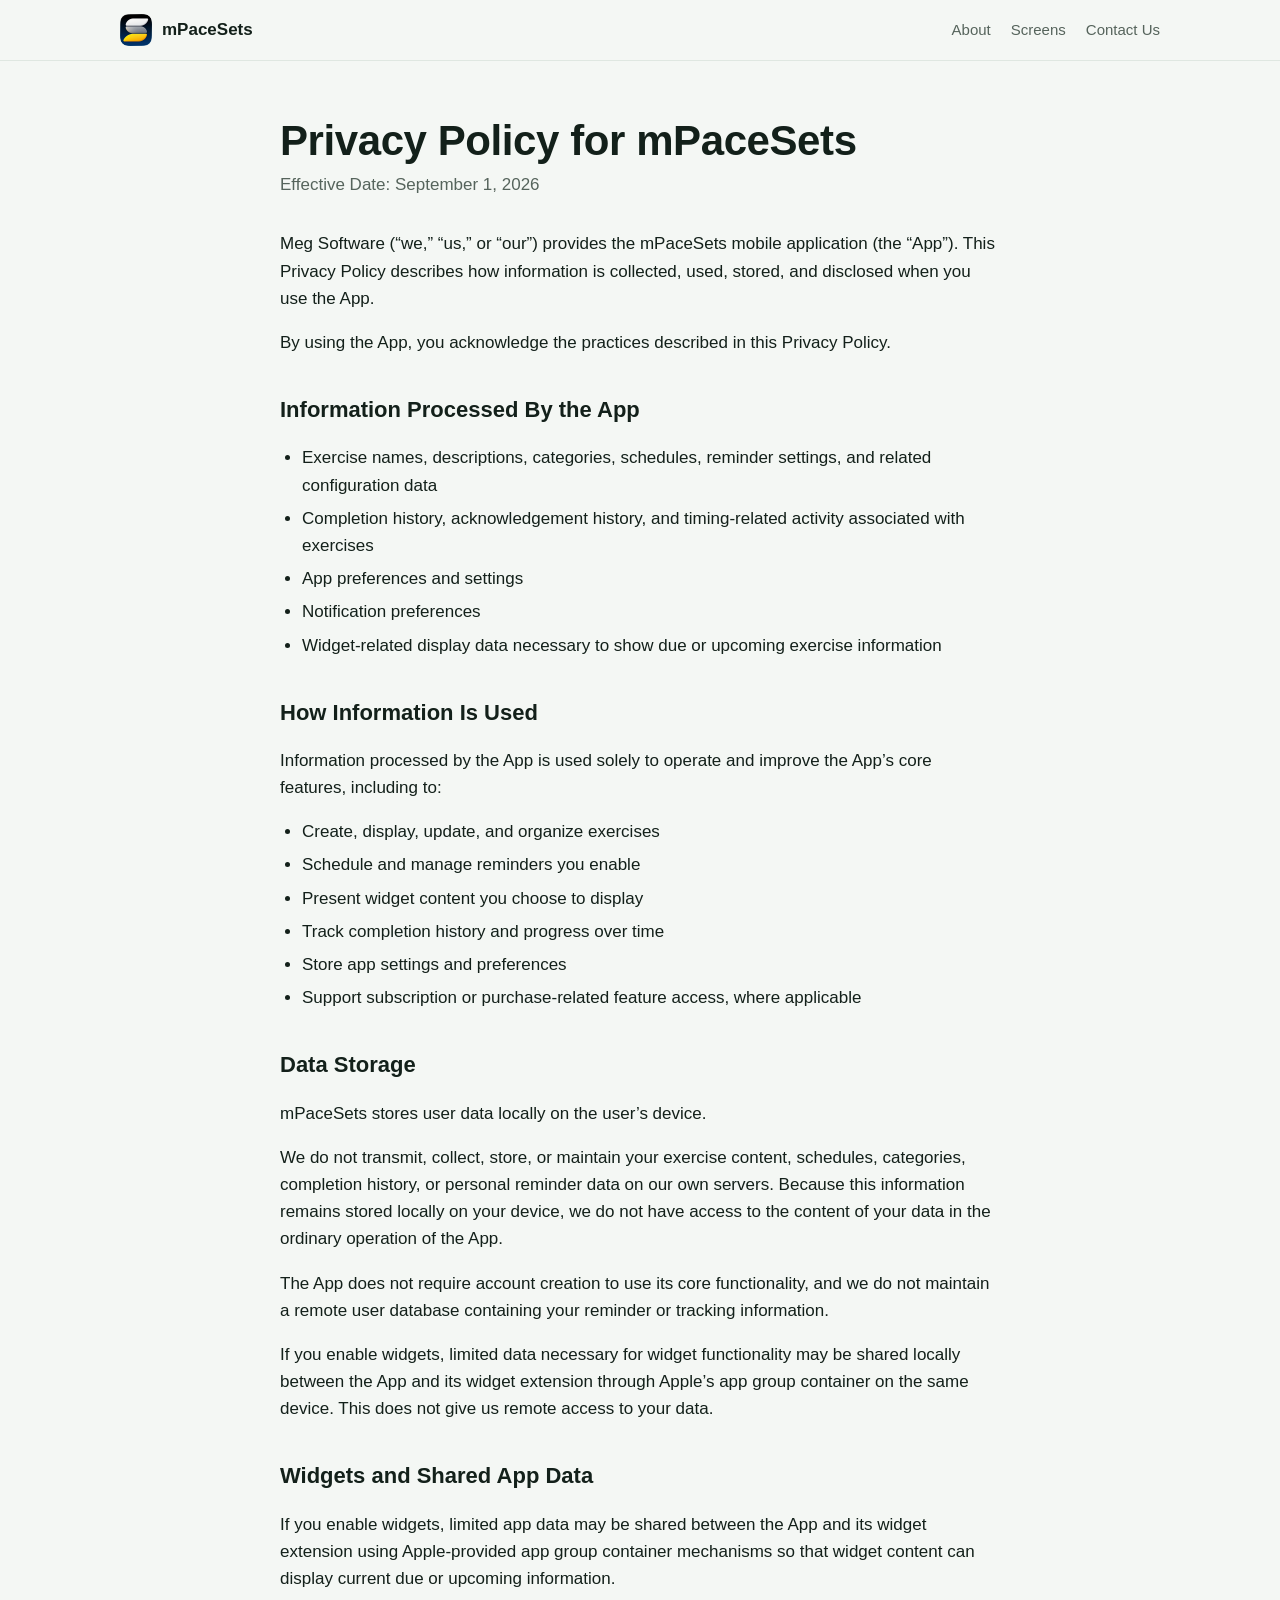
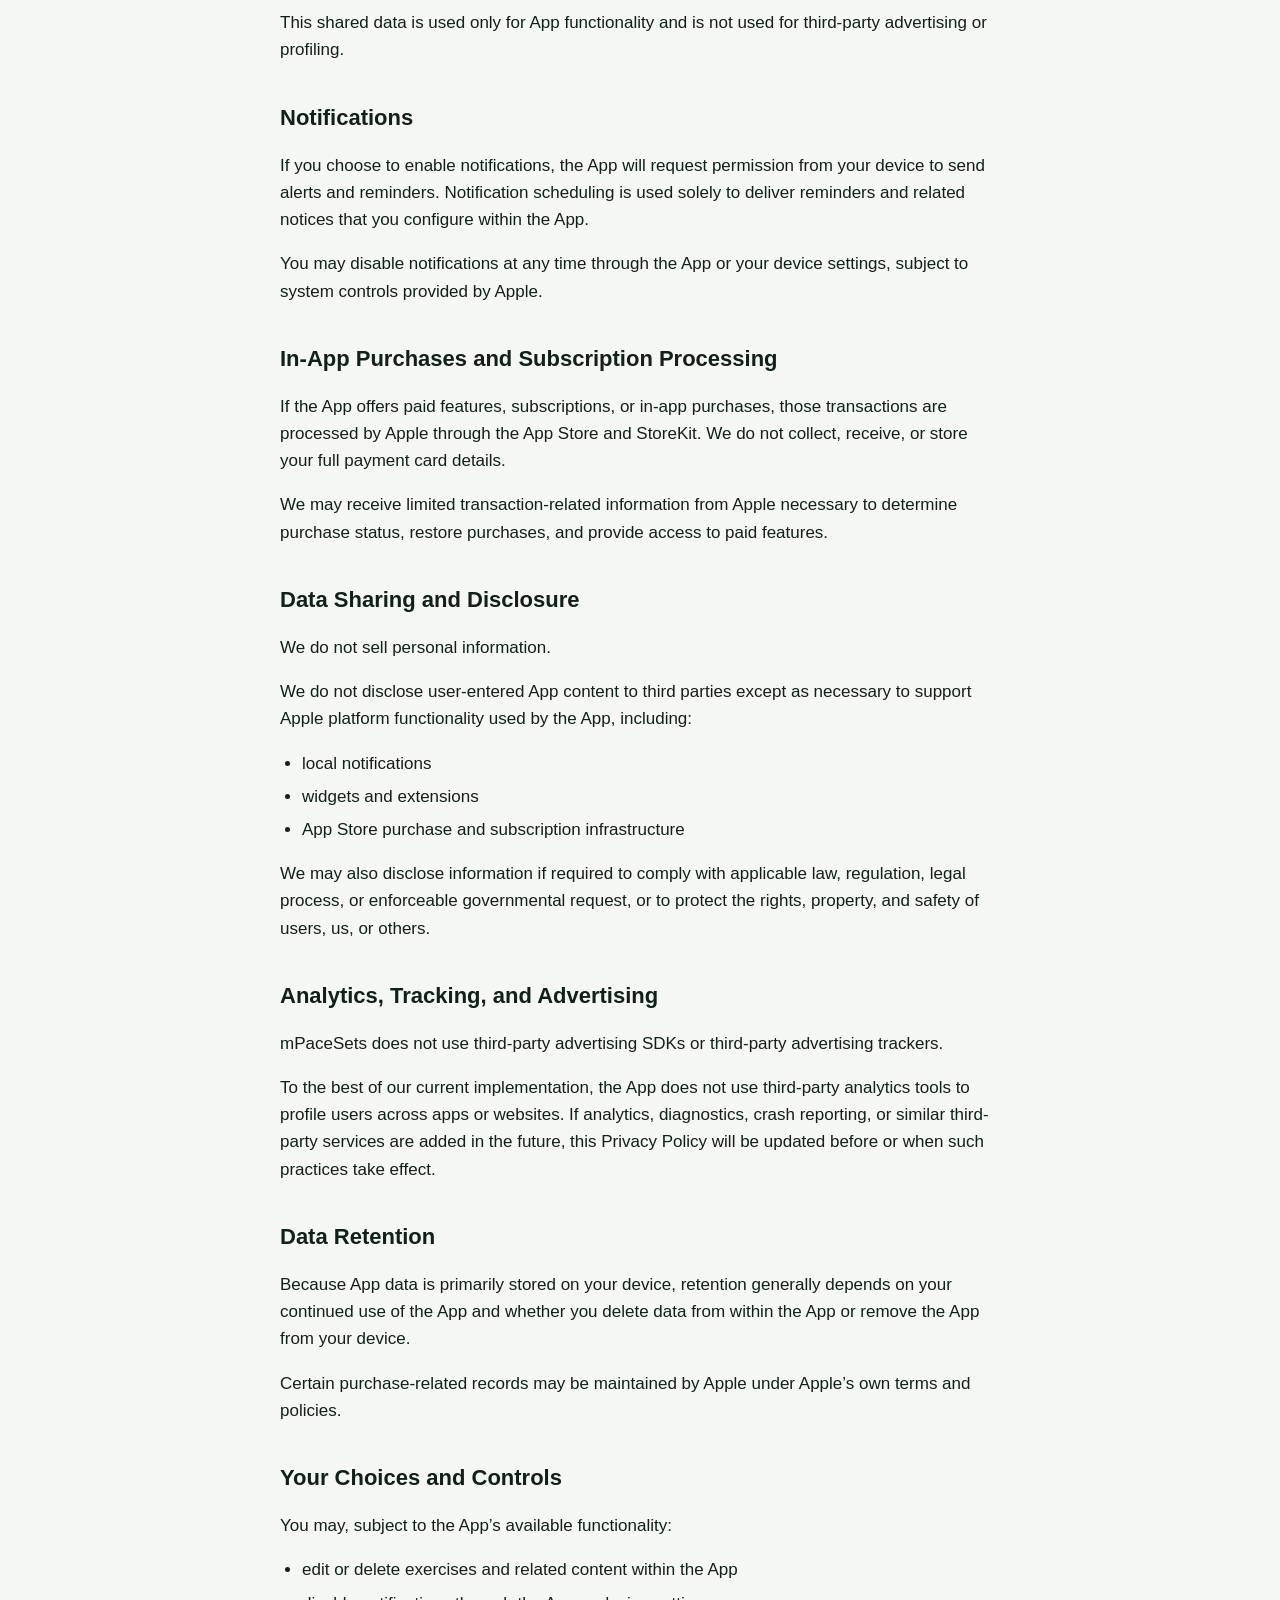
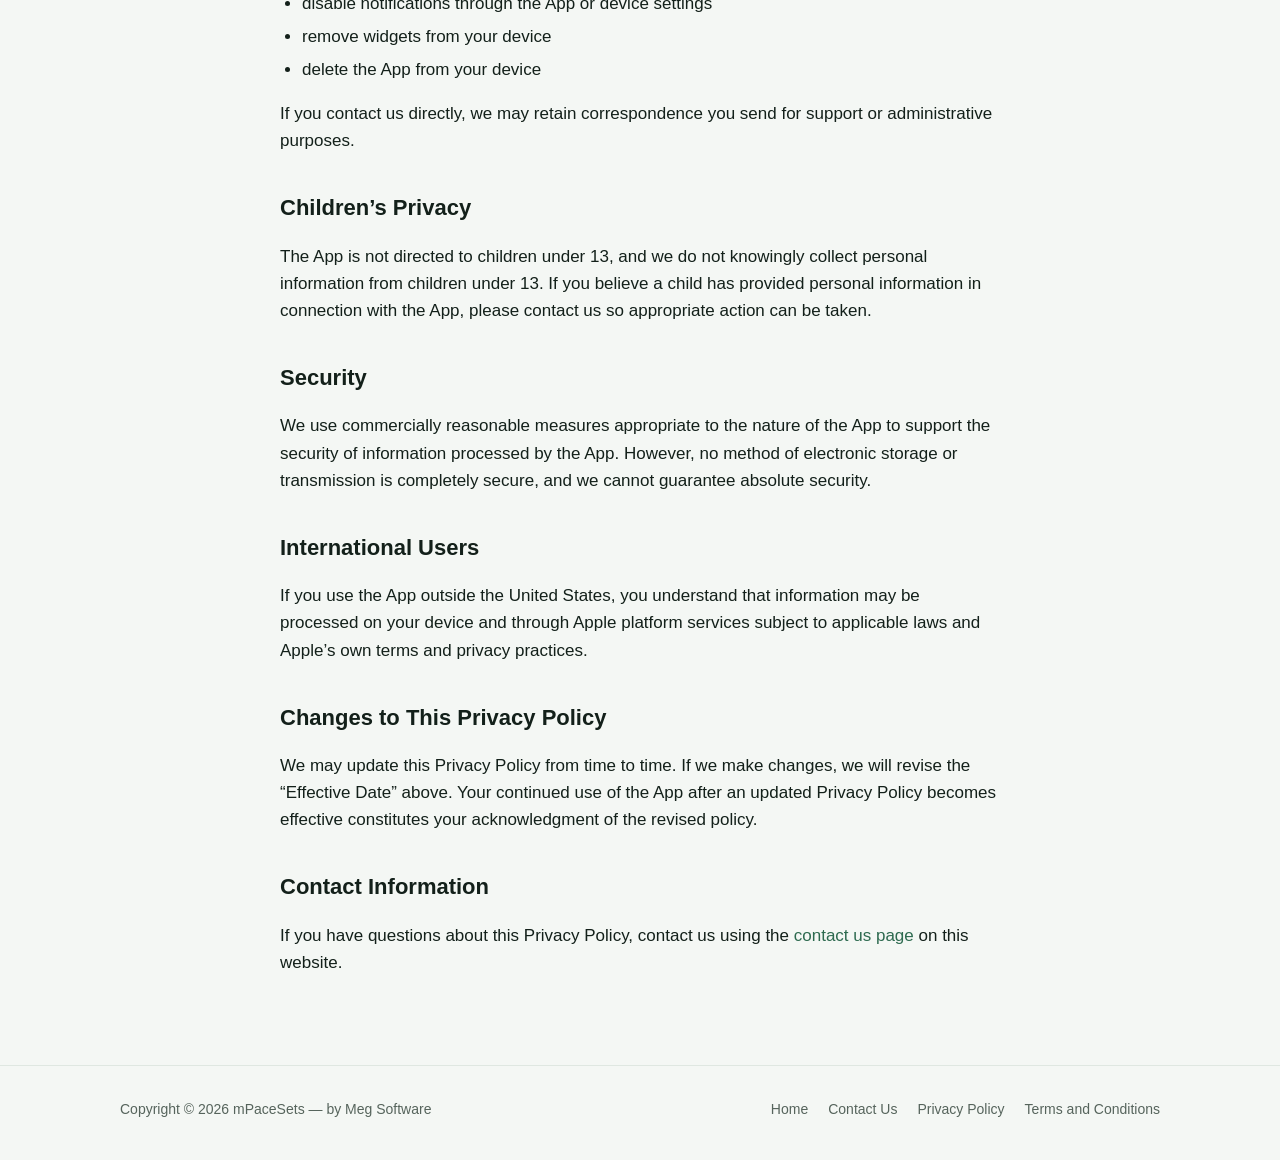
==== privacy-policy/index.html @ bb3fa71e "Updates" ====
<!doctype html>
<html lang="en">
<head>
  <meta charset="utf-8">
  <meta name="viewport" content="width=device-width, initial-scale=1">
  <title>Privacy Policy — mPaceSets</title>
  <meta name="description" content="Privacy Policy for mPaceSets.">
  <link rel="icon" type="image/png" href="../images/icon.png">
  <link rel="stylesheet" href="../styles.css">
</head>
<body>
  <header class="site-header">
    <div class="wrap">
      <a class="brand" href="../"><img src="../images/icon.png" alt="">mPaceSets</a>
      <nav class="nav" aria-label="Main">
        <a class="hide-small" href="../#about">About</a>
        <a class="hide-small" href="../#screens">Screens</a>
        <a href="../contact-us/">Contact Us</a>
      </nav>
    </div>
  </header>

  <main class="doc">
    <h1>Privacy Policy for mPaceSets</h1>
    <p class="updated">Effective Date: September 1, 2026</p>
    <p>Meg Software (“we,” “us,” or “our”) provides the mPaceSets mobile application (the “App”). This Privacy Policy describes how information is collected, used, stored, and disclosed when you use the App.</p>
    <p>By using the App, you acknowledge the practices described in this Privacy Policy.</p>
    <h2>Information Processed By the App</h2>
    <ul>
    <li>Exercise names, descriptions, categories, schedules, reminder settings, and related configuration data</li>
    <li>Completion history, acknowledgement history, and timing-related activity associated with exercises</li>
    <li>App preferences and settings</li>
    <li>Notification preferences</li>
    <li>Widget-related display data necessary to show due or upcoming exercise information</li>
    </ul>
    <h2>How Information Is Used</h2>
    <p>Information processed by the App is used solely to operate and improve the App’s core features, including to:</p>
    <ul>
    <li>Create, display, update, and organize exercises</li>
    <li>Schedule and manage reminders you enable</li>
    <li>Present widget content you choose to display</li>
    <li>Track completion history and progress over time</li>
    <li>Store app settings and preferences</li>
    <li>Support subscription or purchase-related feature access, where applicable</li>
    </ul>
    <h2>Data Storage</h2>
    <p>mPaceSets stores user data locally on the user’s device.</p>
    <p>We do not transmit, collect, store, or maintain your exercise content, schedules, categories, completion history, or personal reminder data on our own servers. Because this information remains stored locally on your device, we do not have access to the content of your data in the ordinary operation of the App.</p>
    <p>The App does not require account creation to use its core functionality, and we do not maintain a remote user database containing your reminder or tracking information.</p>
    <p>If you enable widgets, limited data necessary for widget functionality may be shared locally between the App and its widget extension through Apple’s app group container on the same device. This does not give us remote access to your data.</p>
    <h2>Widgets and Shared App Data</h2>
    <p>If you enable widgets, limited app data may be shared between the App and its widget extension using Apple-provided app group container mechanisms so that widget content can display current due or upcoming information.</p>
    <p>This shared data is used only for App functionality and is not used for third-party advertising or profiling.</p>
    <h2>Notifications</h2>
    <p>If you choose to enable notifications, the App will request permission from your device to send alerts and reminders. Notification scheduling is used solely to deliver reminders and related notices that you configure within the App.</p>
    <p>You may disable notifications at any time through the App or your device settings, subject to system controls provided by Apple.</p>
    <h2>In-App Purchases and Subscription Processing</h2>
    <p>If the App offers paid features, subscriptions, or in-app purchases, those transactions are processed by Apple through the App Store and StoreKit. We do not collect, receive, or store your full payment card details.</p>
    <p>We may receive limited transaction-related information from Apple necessary to determine purchase status, restore purchases, and provide access to paid features.</p>
    <h2>Data Sharing and Disclosure</h2>
    <p>We do not sell personal information.</p>
    <p>We do not disclose user-entered App content to third parties except as necessary to support Apple platform functionality used by the App, including:</p>
    <ul>
    <li>local notifications</li>
    <li>widgets and extensions</li>
    <li>App Store purchase and subscription infrastructure</li>
    </ul>
    <p>We may also disclose information if required to comply with applicable law, regulation, legal process, or enforceable governmental request, or to protect the rights, property, and safety of users, us, or others.</p>
    <h2>Analytics, Tracking, and Advertising</h2>
    <p>mPaceSets does not use third-party advertising SDKs or third-party advertising trackers.</p>
    <p>To the best of our current implementation, the App does not use third-party analytics tools to profile users across apps or websites. If analytics, diagnostics, crash reporting, or similar third-party services are added in the future, this Privacy Policy will be updated before or when such practices take effect.</p>
    <h2>Data Retention</h2>
    <p>Because App data is primarily stored on your device, retention generally depends on your continued use of the App and whether you delete data from within the App or remove the App from your device.</p>
    <p>Certain purchase-related records may be maintained by Apple under Apple’s own terms and policies.</p>
    <h2>Your Choices and Controls</h2>
    <p>You may, subject to the App’s available functionality:</p>
    <ul>
    <li>edit or delete exercises and related content within the App</li>
    <li>disable notifications through the App or device settings</li>
    <li>remove widgets from your device</li>
    <li>delete the App from your device</li>
    </ul>
    <p>If you contact us directly, we may retain correspondence you send for support or administrative purposes.</p>
    <h2>Children’s Privacy</h2>
    <p>The App is not directed to children under 13, and we do not knowingly collect personal information from children under 13. If you believe a child has provided personal information in connection with the App, please contact us so appropriate action can be taken.</p>
    <h2>Security</h2>
    <p>We use commercially reasonable measures appropriate to the nature of the App to support the security of information processed by the App. However, no method of electronic storage or transmission is completely secure, and we cannot guarantee absolute security.</p>
    <h2>International Users</h2>
    <p>If you use the App outside the United States, you understand that information may be processed on your device and through Apple platform services subject to applicable laws and Apple’s own terms and privacy practices.</p>
    <h2>Changes to This Privacy Policy</h2>
    <p>We may update this Privacy Policy from time to time. If we make changes, we will revise the “Effective Date” above. Your continued use of the App after an updated Privacy Policy becomes effective constitutes your acknowledgment of the revised policy.</p>
    <h2>Contact Information</h2>
    <p>If you have questions about this Privacy Policy, contact us using the <a href="../contact-us/">contact us page</a> on this website.</p>
  </main>

  <footer class="site-footer">
    <div class="wrap">
      <span>Copyright © 2026 mPaceSets — by Meg Software</span>
      <nav aria-label="Footer">
        <a href="../">Home</a>
        <a href="../contact-us/">Contact Us</a>
        <a href="../privacy-policy/" aria-current="page">Privacy Policy</a>
        <a href="../terms-and-conditions/">Terms and Conditions</a>
      </nav>
    </div>
  </footer>
</body>
</html>
---- styles.css ----
/* mPaceSets website — one stylesheet for every page. Light and dark follow the visitor's system. */

:root {
  --bg: #f4f7f4;
  --surface: #ffffff;
  --text: #13201a;
  --muted: #56645c;
  --border: #dfe7e1;
  --accent: #2d6a4f;
  --accent-strong: #1f4f3a;
  --accent-soft: #e4f0e8;
  --highlight: #f2c23a;
  --shadow: 0 1px 2px rgba(19, 32, 26, 0.06), 0 8px 24px rgba(19, 32, 26, 0.06);
  --radius: 16px;
  --max: 1080px;
}

@media (prefers-color-scheme: dark) {
  :root {
    --bg: #0d1411;
    --surface: #15201b;
    --text: #edf3ef;
    --muted: #a3b2a9;
    --border: #26352d;
    --accent: #6cc79a;
    --accent-strong: #93d9b5;
    --accent-soft: #1a2c23;
    --shadow: 0 1px 2px rgba(0, 0, 0, 0.4), 0 8px 24px rgba(0, 0, 0, 0.3);
  }
}

* { box-sizing: border-box; }

html { -webkit-text-size-adjust: 100%; scroll-behavior: smooth; }

body {
  margin: 0;
  background: var(--bg);
  color: var(--text);
  font: 17px/1.6 -apple-system, BlinkMacSystemFont, "SF Pro Text", "Helvetica Neue", Helvetica, Arial, sans-serif;
}

a { color: var(--accent); text-decoration: none; }
a:hover { text-decoration: underline; }

img { max-width: 100%; height: auto; }

.wrap { max-width: var(--max); margin: 0 auto; padding: 0 20px; }

/* Header */
.site-header {
  position: sticky;
  top: 0;
  z-index: 10;
  background: var(--bg);
  border-bottom: 1px solid var(--border);
}
.site-header .wrap {
  display: flex;
  align-items: center;
  justify-content: space-between;
  gap: 16px;
  height: 60px;
}
.brand {
  display: flex;
  align-items: center;
  gap: 10px;
  font-weight: 700;
  color: var(--text);
}
.brand:hover { text-decoration: none; }
.brand img { width: 32px; height: 32px; border-radius: 8px; }
.nav { display: flex; gap: 20px; font-size: 15px; }
.nav a { color: var(--muted); }
.nav a:hover, .nav a[aria-current="page"] { color: var(--text); text-decoration: none; }

/* Buttons */
.button {
  display: inline-block;
  padding: 12px 22px;
  border-radius: 999px;
  background: var(--accent);
  color: #fff;
  font-weight: 600;
}
@media (prefers-color-scheme: dark) { .button { color: #0d1411; } }
.button:hover { background: var(--accent-strong); text-decoration: none; }
.button.secondary {
  background: transparent;
  color: var(--accent);
  border: 1px solid var(--border);
}
.button.secondary:hover { background: var(--accent-soft); }

.app-store-badge img { height: 54px; width: auto; display: block; }

/* Hero */
.hero { padding: 64px 0 48px; }
.hero .wrap {
  display: grid;
  grid-template-columns: 1.2fr 0.8fr;
  gap: 48px;
  align-items: center;
}
.hero .eyebrow {
  display: inline-flex;
  align-items: center;
  gap: 10px;
  font-weight: 600;
  color: var(--accent);
  margin: 0 0 12px;
}
.hero .eyebrow img { width: 40px; height: 40px; border-radius: 10px; }
.hero h1 {
  font-size: clamp(36px, 6vw, 56px);
  line-height: 1.08;
  letter-spacing: -0.02em;
  margin: 0 0 16px;
}
.hero h1 .accent { color: var(--accent); }
.hero p.lead { font-size: 20px; margin: 0 0 16px; }
.hero p { color: var(--muted); margin: 0 0 16px; }
.hero .actions { display: flex; gap: 14px; align-items: center; flex-wrap: wrap; margin-top: 24px; }
.hero .note { margin-top: 12px; font-size: 14px; color: var(--muted); }
.hero .photo {
  border-radius: 24px;
  overflow: hidden;
  box-shadow: var(--shadow);
  background: var(--surface);
}
.hero .photo img { display: block; width: 100%; }

/* Sections */
section { padding: 56px 0; }
section h2 {
  font-size: clamp(28px, 4vw, 36px);
  letter-spacing: -0.01em;
  line-height: 1.2;
  margin: 0 0 12px;
  text-align: center;
}
section p.section-lead {
  max-width: 680px;
  margin: 0 auto 36px;
  text-align: center;
  color: var(--muted);
}

.band {
  background: var(--surface);
  border-top: 1px solid var(--border);
  border-bottom: 1px solid var(--border);
}

.pull-quote {
  text-align: center;
  font-size: clamp(22px, 3.2vw, 28px);
  font-weight: 700;
  line-height: 1.3;
  margin: 0;
}
.pull-quote span { display: block; color: var(--accent); }

.grid {
  display: grid;
  gap: 20px;
  grid-template-columns: repeat(auto-fit, minmax(260px, 1fr));
}

.card {
  background: var(--surface);
  border: 1px solid var(--border);
  border-radius: var(--radius);
  padding: 24px;
  box-shadow: var(--shadow);
}
.card h3 { margin: 0 0 8px; font-size: 19px; }
.card p { margin: 0 0 12px; color: var(--muted); }
.card p:last-child { margin-bottom: 0; }
.card .emoji { font-size: 28px; line-height: 1; display: block; margin-bottom: 12px; }

.two-col {
  display: grid;
  grid-template-columns: 1fr 1fr;
  gap: 20px;
  align-items: start;
}

.feature-list { list-style: none; margin: 0; padding: 0; display: grid; gap: 10px; }
.feature-list li { display: grid; grid-template-columns: 24px 1fr; gap: 10px; align-items: start; }
.feature-list li::before {
  content: "✓";
  display: grid;
  place-items: center;
  width: 24px;
  height: 24px;
  margin-top: 2px;
  border-radius: 50%;
  background: var(--accent-soft);
  color: var(--accent);
  font-size: 14px;
  font-weight: 700;
}

/* Screens gallery */
.screens {
  display: grid;
  grid-template-columns: repeat(4, 1fr);
  gap: 20px;
}
.screens img { display: block; width: 100%; filter: drop-shadow(0 12px 24px rgba(0, 0, 0, 0.18)); }

/* Download */
.download { text-align: center; }
.download .app-store-badge { display: inline-block; margin: 8px auto 12px; }
.download p { color: var(--muted); margin: 0; }

/* Legal and contact pages */
.doc { max-width: 760px; margin: 0 auto; padding: 56px 20px 72px; }
.doc h1 { font-size: clamp(32px, 5vw, 42px); line-height: 1.15; margin: 0 0 6px; letter-spacing: -0.01em; }
.doc .updated { color: var(--muted); margin: 0 0 32px; }
.doc h2 { font-size: 22px; margin: 36px 0 10px; text-align: left; }
.doc ul { padding-left: 22px; }
.doc li { margin: 6px 0; }
.doc .summary {
  background: var(--accent-soft);
  border-radius: var(--radius);
  padding: 22px 24px;
  margin-bottom: 28px;
}
.doc .summary p { margin: 0 0 8px; }
.doc .summary p:last-child { margin: 0; }
.doc .email { font-size: 22px; font-weight: 700; }

/* Footer */
.site-footer {
  border-top: 1px solid var(--border);
  padding: 32px 0 40px;
  color: var(--muted);
  font-size: 14px;
}
.site-footer .wrap { display: flex; flex-wrap: wrap; gap: 12px 24px; justify-content: space-between; }
.site-footer nav { display: flex; gap: 20px; flex-wrap: wrap; }
.site-footer a { color: var(--muted); }

@media (max-width: 820px) {
  .hero .wrap { grid-template-columns: 1fr; }
  .hero .photo { max-width: 360px; margin: 0 auto; }
  .two-col { grid-template-columns: 1fr; }
  .screens { grid-template-columns: repeat(2, 1fr); }
}

@media (max-width: 640px) {
  .nav { gap: 14px; font-size: 14px; }
  .nav .hide-small { display: none; }
  .hero { padding: 40px 0 32px; }
  section { padding: 40px 0; }
}
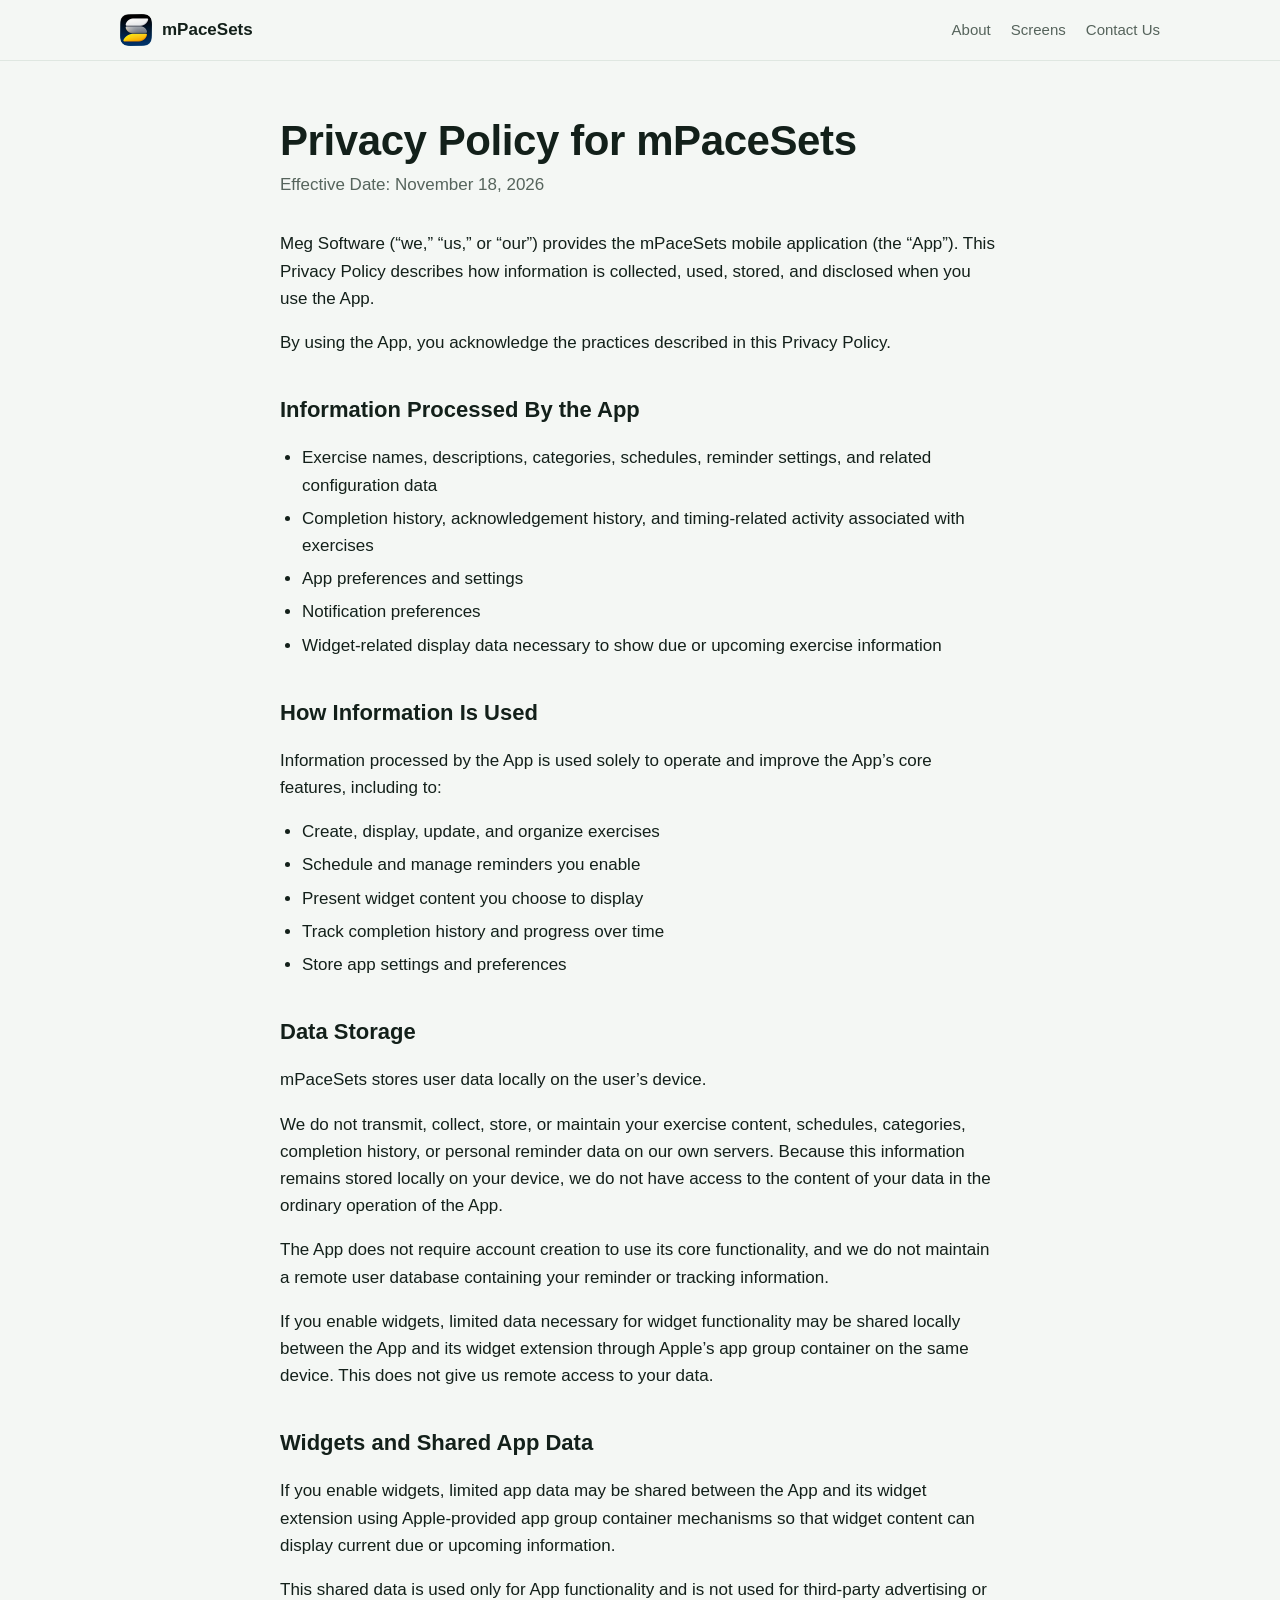
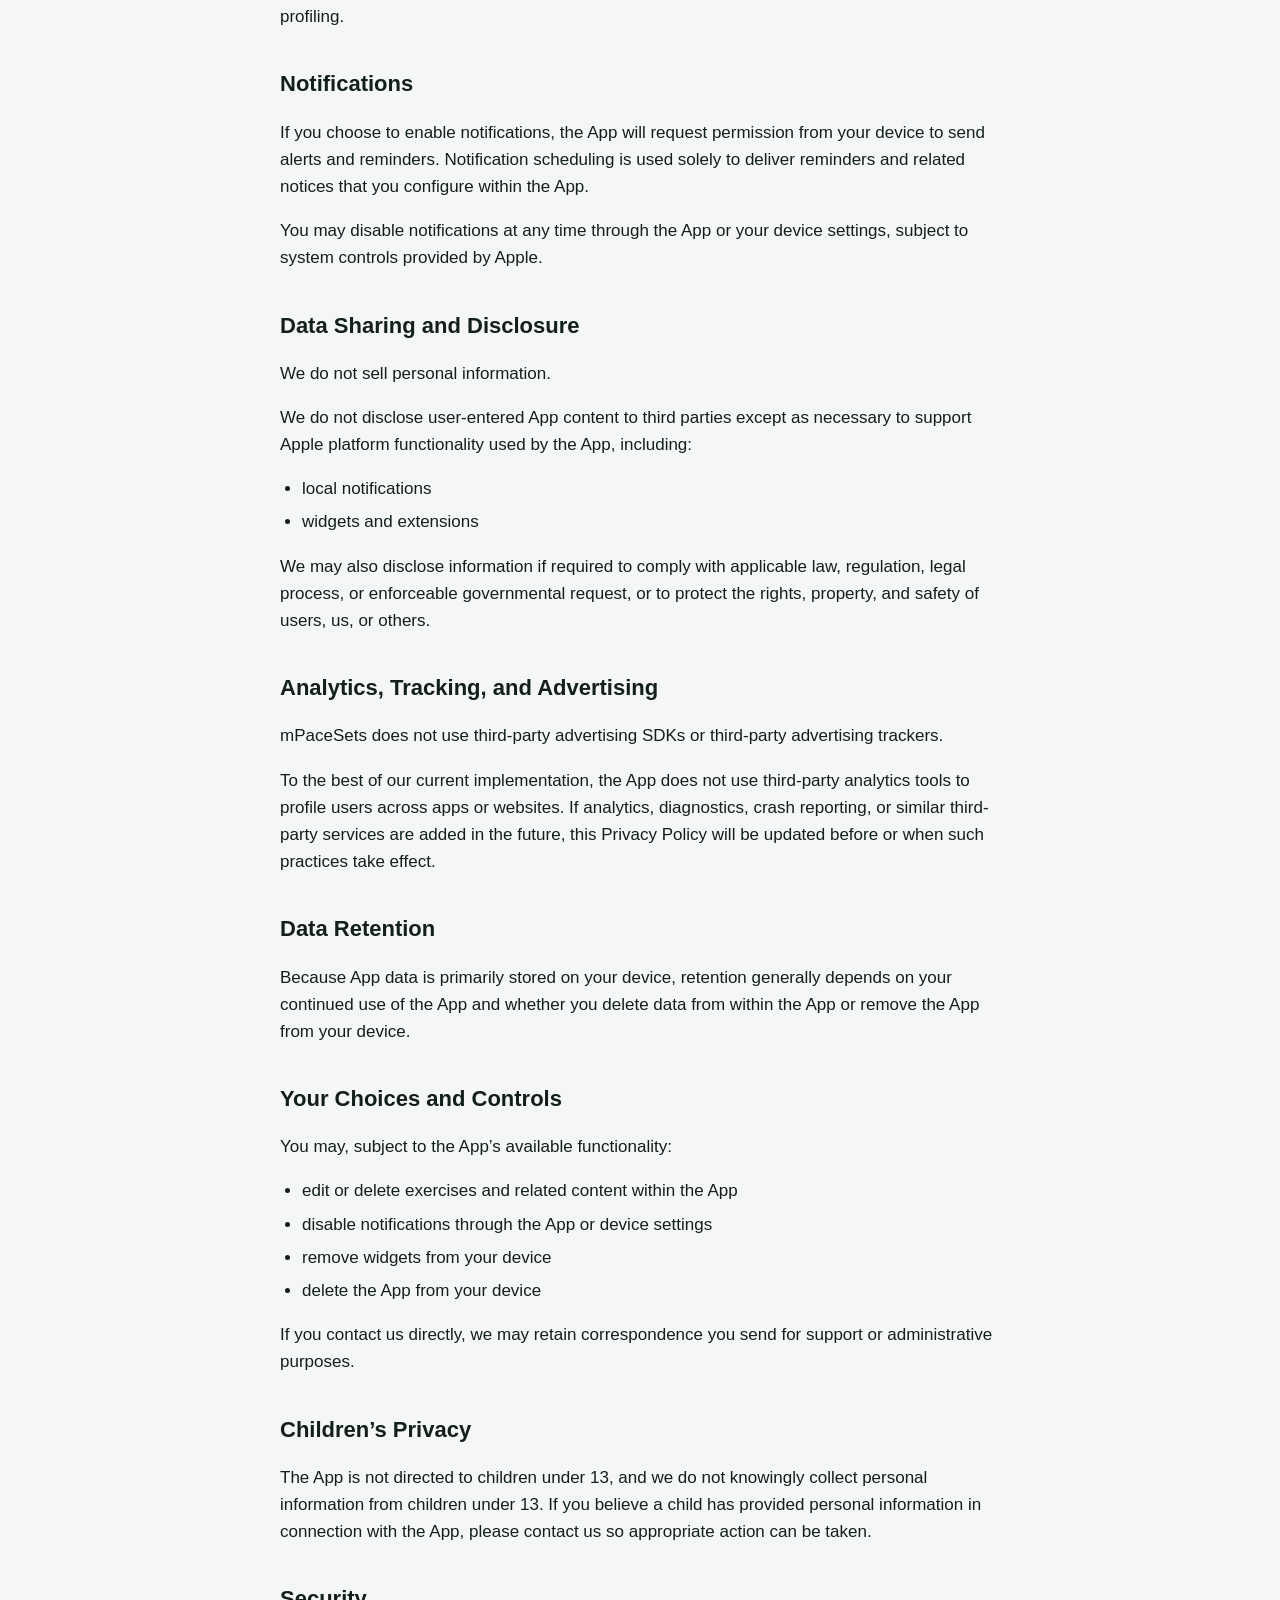
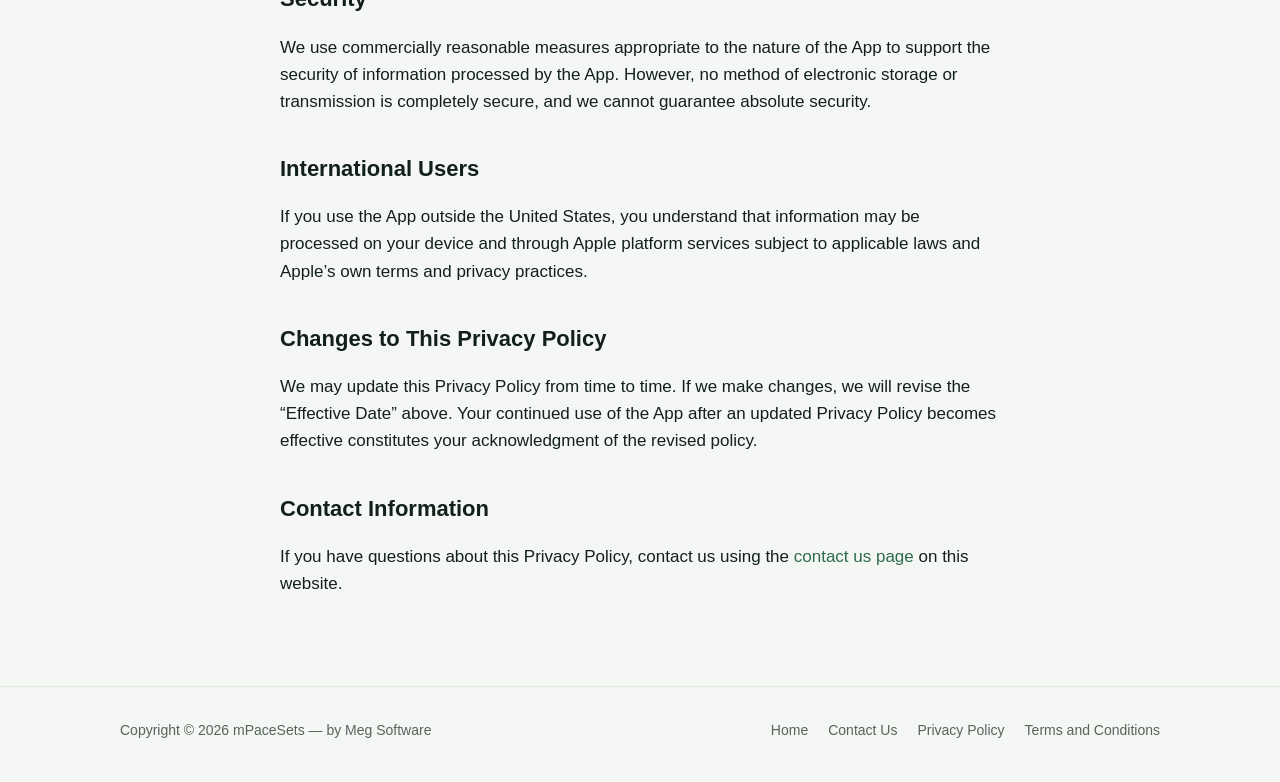
==== commit 3ddf3804: "Updates" ====
--- a/privacy-policy/index.html
+++ b/privacy-policy/index.html
@@ -22,7 +22,7 @@
 
   <main class="doc">
     <h1>Privacy Policy for mPaceSets</h1>
-    <p class="updated">Effective Date: September 1, 2026</p>
+    <p class="updated">Effective Date: November 18, 2026</p>
     <p>Meg Software (“we,” “us,” or “our”) provides the mPaceSets mobile application (the “App”). This Privacy Policy describes how information is collected, used, stored, and disclosed when you use the App.</p>
     <p>By using the App, you acknowledge the practices described in this Privacy Policy.</p>
     <h2>Information Processed By the App</h2>
@@ -41,7 +41,6 @@
     <li>Present widget content you choose to display</li>
     <li>Track completion history and progress over time</li>
     <li>Store app settings and preferences</li>
-    <li>Support subscription or purchase-related feature access, where applicable</li>
     </ul>
     <h2>Data Storage</h2>
     <p>mPaceSets stores user data locally on the user’s device.</p>
@@ -54,16 +53,12 @@
     <h2>Notifications</h2>
     <p>If you choose to enable notifications, the App will request permission from your device to send alerts and reminders. Notification scheduling is used solely to deliver reminders and related notices that you configure within the App.</p>
     <p>You may disable notifications at any time through the App or your device settings, subject to system controls provided by Apple.</p>
-    <h2>In-App Purchases and Subscription Processing</h2>
-    <p>If the App offers paid features, subscriptions, or in-app purchases, those transactions are processed by Apple through the App Store and StoreKit. We do not collect, receive, or store your full payment card details.</p>
-    <p>We may receive limited transaction-related information from Apple necessary to determine purchase status, restore purchases, and provide access to paid features.</p>
     <h2>Data Sharing and Disclosure</h2>
     <p>We do not sell personal information.</p>
     <p>We do not disclose user-entered App content to third parties except as necessary to support Apple platform functionality used by the App, including:</p>
     <ul>
     <li>local notifications</li>
     <li>widgets and extensions</li>
-    <li>App Store purchase and subscription infrastructure</li>
     </ul>
     <p>We may also disclose information if required to comply with applicable law, regulation, legal process, or enforceable governmental request, or to protect the rights, property, and safety of users, us, or others.</p>
     <h2>Analytics, Tracking, and Advertising</h2>
@@ -71,7 +66,6 @@
     <p>To the best of our current implementation, the App does not use third-party analytics tools to profile users across apps or websites. If analytics, diagnostics, crash reporting, or similar third-party services are added in the future, this Privacy Policy will be updated before or when such practices take effect.</p>
     <h2>Data Retention</h2>
     <p>Because App data is primarily stored on your device, retention generally depends on your continued use of the App and whether you delete data from within the App or remove the App from your device.</p>
-    <p>Certain purchase-related records may be maintained by Apple under Apple’s own terms and policies.</p>
     <h2>Your Choices and Controls</h2>
     <p>You may, subject to the App’s available functionality:</p>
     <ul>
